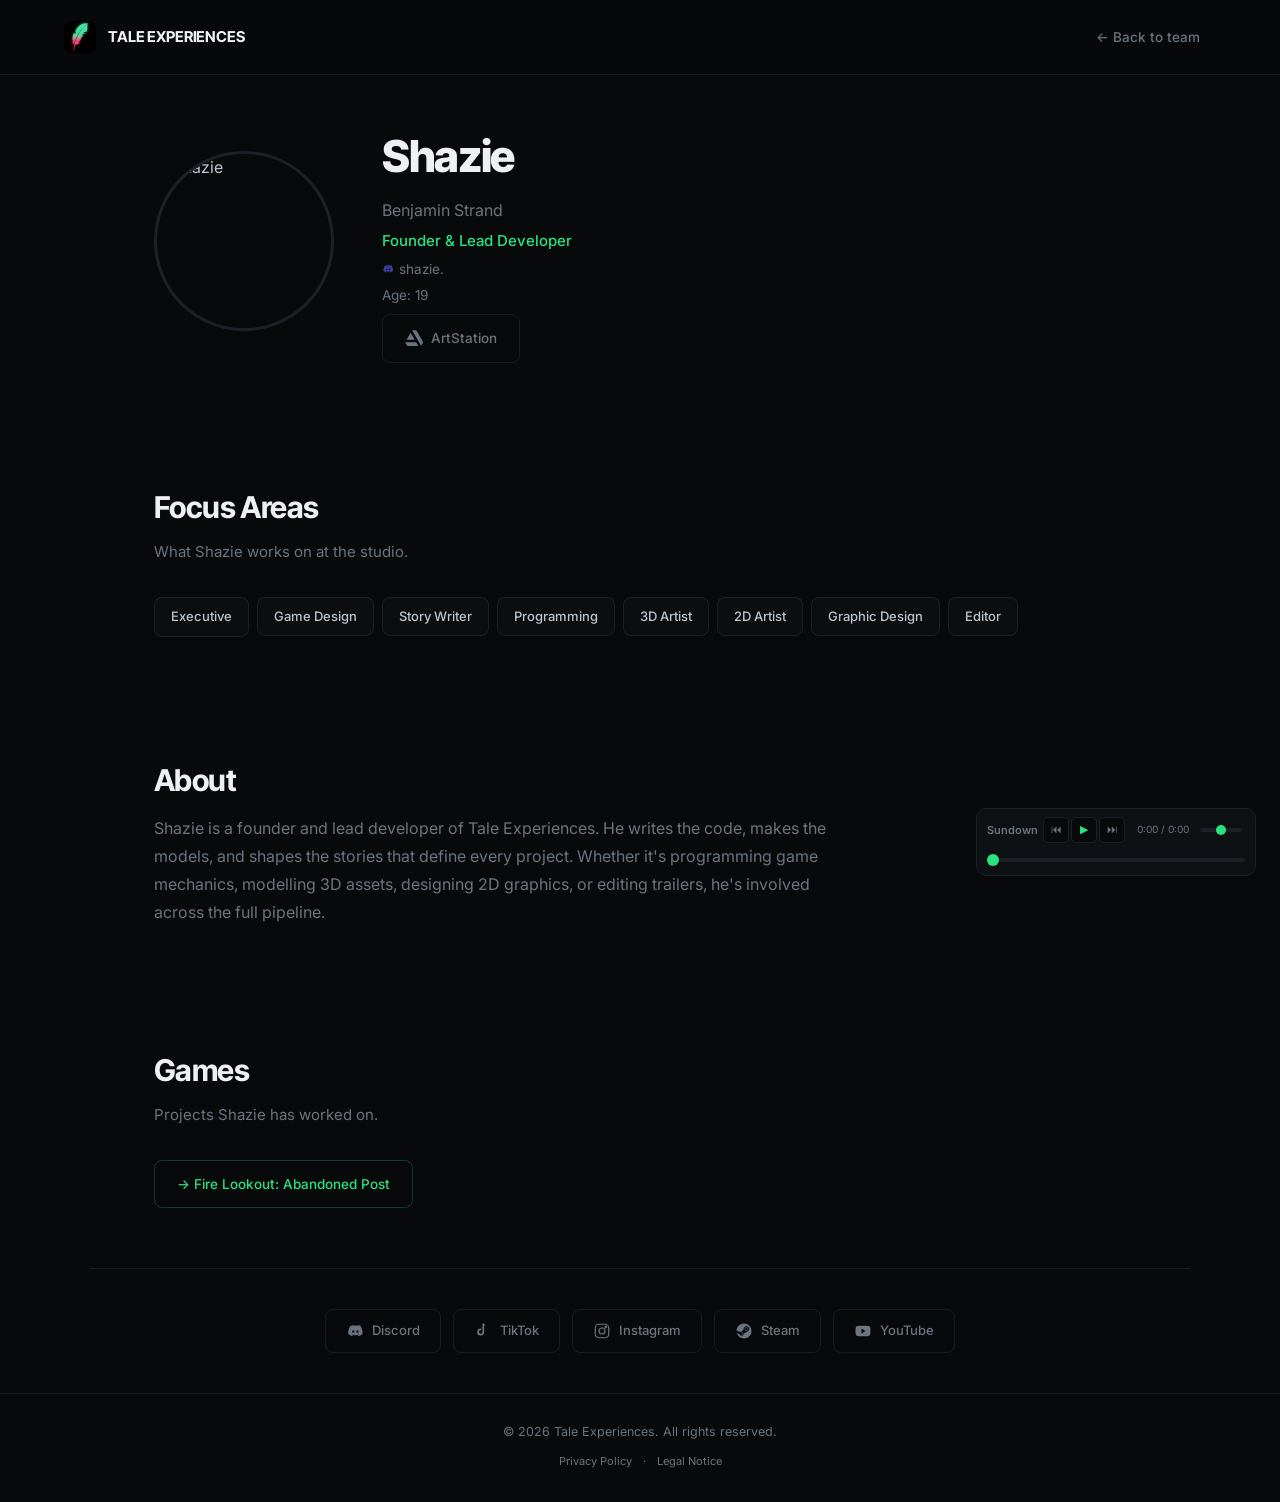
==== shazie/index.html @ 6b0e0b2e "Update" ====
<!DOCTYPE html>
<html lang="en">
<head>
<meta charset="UTF-8" />
<meta name="viewport" content="width=device-width, initial-scale=1.0"/>
<title>Shazie | Tale Experiences</title>
<meta name="description" content="Shazie (Benjamin Strand) - Founder & Lead Developer at Tale Experiences." />
<link rel="icon" type="image/png" href="/Tale%20Experiences%20Mini%20(3).png">
<meta property="og:site_name" content="Tale Experiences">
<meta name="twitter:card" content="summary_large_image">
<meta property="og:title" content="Shazie (Benjamin Strand) | Tale Experiences">
<meta property="og:description" content="Shazie (Benjamin Strand) - Founder & Lead Developer at Tale Experiences.">
<meta property="og:image" content="https://cdn.discordapp.com/avatars/603580332947669025/74ad9ce4232b0df767233a25d0059bfa.png?size=512">
<meta property="og:url" content="https://taleexperiences.com/shazie/">
<meta name="twitter:title" content="Shazie (Benjamin Strand) | Tale Experiences">
<meta name="twitter:description" content="Shazie (Benjamin Strand) - Founder & Lead Developer at Tale Experiences.">
<meta name="twitter:image" content="https://cdn.discordapp.com/avatars/603580332947669025/74ad9ce4232b0df767233a25d0059bfa.png?size=512">
<link rel="preconnect" href="https://fonts.googleapis.com">
<link rel="preconnect" href="https://fonts.gstatic.com" crossorigin>
<link href="https://fonts.googleapis.com/css2?family=Inter:wght@400;500;600;700;800&family=Inter+Tight:wght@500;600;700;800&display=swap" rel="stylesheet">
<link rel="stylesheet" href="/style.css">

</head>
<body>

<nav>
  <a class="nav-brand" href="/">
    <img src="/Tale%20Experiences%20Mini%20(3).png" alt="Tale Experiences">
    <span>TALE EXPERIENCES</span>
  </a>
  <a class="nav-back" href="/">&larr; Back to team</a>
</nav>

<div id="app-content">
<style>
  .profile-hero{
    padding:120px 5vw 60px;
    max-width:1100px;
    margin:0 auto;
    display:flex;
    gap:48px;
    align-items:center;
  }
  @media (max-width:640px){
    .profile-hero{flex-direction:column; text-align:center;}
    .profile-info .discord{justify-content:center;}
  }
  .profile-avatar{
    width:180px; height:180px;
    border-radius:50%;
    border:3px solid var(--panel-edge);
    object-fit:cover;
    flex-shrink:0;
  }
  .profile-info h1{
    font-family:'Inter Tight', sans-serif;
    font-size:clamp(32px,4vw,44px);
    font-weight:800;
    letter-spacing:-0.03em;
    color:var(--ink);
  }
  .profile-info .realname{
    font-size:16px;
    color:var(--steel-dim);
    margin-top:4px;
  }
  .profile-info .role{
    font-size:15px;
    color:var(--green);
    font-weight:500;
    margin-top:6px;
  }
  .profile-info .discord{
    font-size:13.5px;
    color:var(--steel-dim);
    margin-top:4px;
    display:flex; align-items:center; gap:5px;
  }
  .profile-info .discord::before{
    content:'';
    width:12px;height:12px;
    background:url("data:image/svg+xml,%3Csvg viewBox='0 0 24 24' fill='%235865F2' xmlns='http://www.w3.org/2000/svg'%3E%3Cpath d='M20.3 5.3A18 18 0 0 0 15.8 4l-.3.6a13 13 0 0 1 3.9 1.6 14.7 14.7 0 0 0-12.8 0 13 13 0 0 1 4-1.6L10.2 4a18 18 0 0 0-4.5 1.4C3.4 9 2.7 12.6 3 16.1A18.4 18.4 0 0 0 8.4 19l.7-1.2a11.6 11.6 0 0 1-1.8-.9c.2-.1.3-.2.5-.3a13 13 0 0 0 9.4 0l.5.3c-.6.4-1.2.6-1.8.9l.7 1.2a18.4 18.4 0 0 0 5.4-2.9c.4-4.3-.7-7.8-2.7-10.8zM9.7 14.3c-.8 0-1.5-.8-1.5-1.7s.7-1.7 1.5-1.7 1.5.8 1.5 1.7-.6 1.7-1.5 1.7zm5.6 0c-.8 0-1.5-.8-1.5-1.7s.7-1.7 1.5-1.7 1.5.8 1.5 1.7-.6 1.7-1.5 1.7z'/%3E%3C/svg%3E") center/contain no-repeat;
    display:inline-block;
    opacity:0.6;
  }
  .profile-info .age{
    font-size:13.5px;
    color:var(--steel-dim);
    margin-top:4px;
  }

  section{
    padding:60px 5vw;
    max-width:1100px;
    margin:0 auto;
    width:100%;
  }
  .section-title{
    font-family:'Inter Tight', sans-serif;
    font-size:clamp(22px,2.5vw,30px);
    font-weight:700;
    letter-spacing:-0.02em;
    color:var(--ink);
    margin-bottom:8px;
  }
  .section-sub{
    font-size:15px;
    color:var(--steel-dim);
    margin-bottom:32px;
  }

  .focus-grid{
    display:flex;
    flex-wrap:wrap;
    gap:8px;
  }
  .focus-grid span{
    font-size:13px;
    font-weight:500;
    padding:8px 16px;
    border-radius:8px;
    border:1px solid var(--line);
    color:var(--steel);
    background:rgba(255,255,255,0.02);
    transition:all .2s;
  }
  .focus-grid span:hover{
    border-color:var(--green-dim);
    color:var(--green);
    background:var(--green-glow);
  }

  .links-grid{
    display:flex;
    flex-wrap:wrap;
    gap:12px;
    margin-top:8px;
  }
  .link-btn{
    display:inline-flex;
    align-items:center;
    gap:8px;
    padding:12px 22px;
    border-radius:8px;
    border:1px solid var(--line);
    text-decoration:none;
    font-size:13.5px;
    font-weight:500;
    color:var(--steel-dim);
    transition:all .25s;
  }
  .link-btn:hover{
    color:var(--green);
    border-color:var(--green-dim);
    background:rgba(43,227,126,0.04);
    transform:translateY(-2px);
  }
  .link-btn svg{width:18px; height:18px; flex-shrink:0;}

  .bio-text{
    font-size:16px;
    color:var(--steel-dim);
    line-height:1.75;
    max-width:700px;
  }
  .bio-text strong{color:var(--ink); font-weight:500;}

  .back-link{
    display:inline-flex;
    align-items:center;
    gap:6px;
    color:var(--green);
    text-decoration:none;
    font-size:14px;
    font-weight:500;
    padding:10px 0;
    transition:all .2s;
  }
  .back-link:hover{opacity:.7;}
</style>
<div class="profile-hero">
  <img class="profile-avatar fade-in" src="https://cdn.discordapp.com/avatars/603580332947669025/74ad9ce4232b0df767233a25d0059bfa.png?size=512" alt="Shazie">
  <div class="profile-info fade-in fade-in-d1">
    <h1>Shazie</h1>
    <div class="realname">Benjamin Strand</div>
    <div class="role">Founder & Lead Developer</div>
    <div class="discord">shazie.</div>
    <div class="age">Age: <span id="ageDisplay"></span></div>
    <div class="links-grid">
      <a class="link-btn" href="https://www.artstation.com/shazie" target="_blank" rel="noopener">
        <svg viewBox="0 0 512 512" fill="currentColor"><path d="M2 377.4l43 74.3A51.35 51.35 0 0 0 90.9 480h285.4l-59.2-102.6zM501.8 350L335.6 59.3A51.38 51.38 0 0 0 290.2 32h-88.4l257.3 447.6 40.7-70.5c1.9-3.2 21-29.7 2-59.1zM275 304.5l-115.5-200L44 304.5z"/></svg>
        ArtStation
      </a>
    </div>
  </div>
</div>

<section>
  <h2 class="section-title fade-in">Focus Areas</h2>
  <p class="section-sub fade-in fade-in-d1">What Shazie works on at the studio.</p>
  <div class="focus-grid fade-in fade-in-d2">
    <span>Executive</span>
    <span>Game Design</span>
    <span>Story Writer</span>
    <span>Programming</span>
    <span>3D Artist</span>
    <span>2D Artist</span>
    <span>Graphic Design</span>
    <span>Editor</span>
  </div>
</section>

<section>
  <h2 class="section-title fade-in">About</h2>
  <div class="bio-text fade-in fade-in-d1">
    <p>Shazie is a founder and lead developer of Tale Experiences. He writes the code, makes the models, and shapes the stories that define every project. Whether it's programming game mechanics, modelling 3D assets, designing 2D graphics, or editing trailers, he's involved across the full pipeline.</p>
  </div>
</section>

<section>
  <h2 class="section-title fade-in">Games</h2>
  <p class="section-sub fade-in fade-in-d1">Projects Shazie has worked on.</p>
  <div style="display:flex; flex-wrap:wrap; gap:12px;" class="fade-in fade-in-d2">
    <a class="link-btn" href="/fire-lookout/" style="color:var(--green); border-color:rgba(43,227,126,0.25);">
      &rarr; Fire Lookout: Abandoned Post
    </a>
  </div>
</section>
</div>

<div class="socials-bar">
  <a href="https://discord.gg/wjqpRnrNYR" target="_blank" rel="noopener">
    <svg viewBox="0 0 24 24" fill="currentColor"><path d="M20.3 5.3A18 18 0 0 0 15.8 4l-.3.6a13 13 0 0 1 3.9 1.6 14.7 14.7 0 0 0-12.8 0 13 13 0 0 1 4-1.6L10.2 4a18 18 0 0 0-4.5 1.4C3.4 9 2.7 12.6 3 16.1A18.4 18.4 0 0 0 8.4 19l.7-1.2a11.6 11.6 0 0 1-1.8-.9c.2-.1.3-.2.5-.3a13 13 0 0 0 9.4 0l.5.3c-.6.4-1.2.6-1.8.9l.7 1.2a18.4 18.4 0 0 0 5.4-2.9c.4-4.3-.7-7.8-2.7-10.8zM9.7 14.3c-.8 0-1.5-.8-1.5-1.7s.7-1.7 1.5-1.7 1.5.8 1.5 1.7-.6 1.7-1.5 1.7zm5.6 0c-.8 0-1.5-.8-1.5-1.7s.7-1.7 1.5-1.7 1.5.8 1.5 1.7-.6 1.7-1.5 1.7z"/></svg>
    Discord
  </a>
  <a href="https://www.tiktok.com/@taleexperiences" target="_blank" rel="noopener">
    <svg viewBox="0 0 24 24" fill="currentColor"><path d="M16.6 5.8a4.3 4.3 0 0 1-3.1-1.4v8.9a4.6 4.6 0 1 1-3.9-4.5v2.3a2.3 2.3 0 1 0 1.6 2.2V2h2.3a4.3 4.3 0 0 0 3.1 3.6z"/></svg>
    TikTok
  </a>
  <a href="https://www.instagram.com/tale_experiences" target="_blank" rel="noopener">
    <svg viewBox="0 0 24 24" fill="none" stroke="currentColor" stroke-width="1.6"><rect x="3" y="3" width="18" height="18" rx="5"/><circle cx="12" cy="12" r="4"/><circle cx="17.2" cy="6.8" r="1"/></svg>
    Instagram
  </a>
  <a href="https://store.steampowered.com/app/4680960" target="_blank" rel="noopener">
    <svg viewBox="0 0 24 24" fill="currentColor" xmlns="http://www.w3.org/2000/svg"><path d="M12.0052 2C6.75435 2 2.44852 6.05 2.04102 11.1975L7.40102 13.4125C7.85518 13.1033 8.40352 12.9208 8.99435 12.9208C9.04685 12.9208 9.09852 12.9242 9.15102 12.9258L11.5352 9.47417V9.425C11.5352 7.34583 13.2252 5.655 15.3052 5.655C17.3835 5.655 19.0752 7.3475 19.0752 9.4275C19.0752 11.5075 17.3835 13.1983 15.3052 13.1983H15.2177L11.821 15.6242C11.821 15.6675 11.8243 15.7117 11.8243 15.7567C11.8243 17.3192 10.5618 18.5867 8.99935 18.5867C7.63685 18.5867 6.48602 17.6092 6.22352 16.3142L2.38602 14.725C3.57435 18.9225 7.42768 22 12.0052 22C17.5277 22 22.0043 17.5225 22.0043 12C22.0043 6.4775 17.5268 2 12.0052 2ZM7.07852 16.6667C7.29685 17.1192 7.67352 17.4992 8.17352 17.7083C9.25435 18.1575 10.501 17.645 10.9502 16.5625C11.1693 16.0375 11.1702 15.4633 10.9543 14.9383C10.7385 14.4133 10.3293 14.0042 9.80685 13.7858C9.28685 13.5692 8.73185 13.5783 8.24185 13.7608L9.51102 14.2858C10.3077 14.6192 10.6852 15.5358 10.3518 16.3317C10.021 17.1292 9.10435 17.5067 8.30685 17.175L7.07852 16.6667ZM17.8185 9.4225C17.8185 8.0375 16.691 6.91 15.306 6.91C13.9185 6.91 12.7935 8.0375 12.7935 9.4225C12.7935 10.81 13.9185 11.935 15.306 11.935C16.6918 11.935 17.8185 10.81 17.8185 9.4225ZM15.3118 7.53C16.3527 7.53 17.2002 8.375 17.2002 9.41833C17.2002 10.4608 16.3527 11.3058 15.3118 11.3058C14.2677 11.3058 13.4243 10.4608 13.4243 9.41833C13.4243 8.375 14.2685 7.53 15.3118 7.53Z"/></svg>
    Steam
  </a>
  <a href="https://www.youtube.com/@TaleExperiences" target="_blank" rel="noopener">
    <svg viewBox="0 0 24 24" fill="currentColor"><path d="M21.6 7.2a2.6 2.6 0 0 0-1.8-1.8C18.3 5 12 5 12 5s-6.3 0-7.8.4a2.6 2.6 0 0 0-1.8 1.8C2 8.7 2 12 2 12s0 3.3.4 4.8a2.6 2.6 0 0 0 1.8 1.8c1.5.4 7.8.4 7.8.4s6.3 0 7.8-.4a2.6 2.6 0 0 0 1.8-1.8C22 15.3 22 12 22 12s0-3.3-.4-4.8z"/><path d="M10 15.5V8.5l5.2 3.5z" fill="#07090b"/></svg>
    YouTube
  </a>
</div>

<footer>
  <div>&copy; 2026 Tale Experiences. All rights reserved.</div>
  <div style="margin-top:10px; font-size:11px;">
    <a href="/privacy/" style="color:var(--steel-dim);">Privacy Policy</a>
    <span style="margin:0 8px; color:var(--steel-dim);">&middot;</span>
    <a href="/legal/" style="color:var(--steel-dim);">Legal Notice</a>
  </div>
</footer>

<script>
  (function() {
    const dob = new Date(2007, 7, 18);
    const now = new Date();
    let age = now.getFullYear() - dob.getFullYear();
    const monthDay = new Date(now.getFullYear(), dob.getMonth(), dob.getDate());
    if (now < monthDay) age--;
    document.getElementById('ageDisplay').textContent = age;
  })();
</script>

<script src="/script.js"></script>
</body>
</html>
---- style.css ----
:root{
  --bg:#07090b;
  --panel:#0e1114;
  --panel-edge:#1c2127;
  --steel:#bcc6d0;
  --steel-dim:#6a7580;
  --ink:#edf0f4;
  --green:#2be37e;
  --green-dim:#1dbd67;
  --green-glow:rgba(43,227,126,0.15);
  --alert:#ff4d6d;
  --alert-dim:#e03050;
  --alert-glow:rgba(255,77,109,0.12);
  --line:rgba(188,198,208,0.1);
}
*{box-sizing:border-box; margin:0; padding:0;}
html{scroll-behavior:smooth;}
body{
  background:var(--bg);
  color:var(--steel);
  font-family:'Inter', -apple-system, sans-serif;
  font-weight:400;
  line-height:1.65;
  -webkit-font-smoothing:antialiased;
}
::selection{background:var(--green); color:#04130b;}
a{color:inherit; text-decoration:none;}

nav{
  position:fixed; top:0; left:0; right:0; z-index:50;
  display:flex; justify-content:space-between; align-items:center;
  padding:18px 5vw;
  background:rgba(7,9,11,0.88);
  backdrop-filter:blur(10px);
  border-bottom:1px solid var(--line);
}
.nav-brand{
  display:flex; align-items:center; gap:12px;
  text-decoration:none;
}
.nav-brand img{
  height:32px; width:32px;
  border-radius:8px;
  object-fit:cover;
  display:block;
}
.nav-brand span{
  font-family:'Inter Tight', sans-serif;
  font-weight:700;
  font-size:15px;
  letter-spacing:-0.01em;
  color:var(--ink);
}
.nav-back{
  display:flex; align-items:center; gap:6px;
  text-decoration:none;
  color:var(--steel-dim);
  font-size:13.5px;
  font-weight:500;
  padding:8px 16px;
  border-radius:6px;
  transition:all .2s;
}
.nav-back:hover{color:var(--green); background:rgba(43,227,126,0.08);}

.socials-bar{
  display:flex;
  flex-wrap:wrap;
  justify-content:center;
  gap:12px;
  padding:40px 5vw;
  border-top:1px solid var(--line);
  max-width:1100px;
  margin:0 auto;
  width:100%;
}
.socials-bar a{
  display:flex;
  align-items:center;
  gap:8px;
  padding:10px 20px;
  border-radius:8px;
  border:1px solid var(--line);
  text-decoration:none;
  font-size:13px;
  font-weight:500;
  color:var(--steel-dim);
  transition:all .25s;
}
.socials-bar a:hover{
  color:var(--green);
  border-color:var(--green-dim);
  background:rgba(43,227,126,0.04);
  transform:translateY(-2px);
}
.socials-bar svg{width:18px; height:18px; flex-shrink:0;}

footer{
  padding:28px 5vw 32px;
  text-align:center;
  border-top:1px solid var(--line);
  font-size:12.5px;
  color:var(--steel-dim);
}

.fade-in{
  opacity:0; transform:translateY(16px);
  animation:riseIn .7s ease forwards;
}
@keyframes riseIn{to{opacity:1; transform:translateY(0);}}
.fade-in-d1{animation-delay:.1s;}
.fade-in-d2{animation-delay:.2s;}
.fade-in-d3{animation-delay:.3s;}
.fade-in-d4{animation-delay:.4s;}

.tab-content{display:none;}
.tab-content.active{display:block;}

@media (max-width:640px){
  .nav-brand span{display:none;}
  .socials-bar a{padding:12px 16px; min-height:44px;}
}
@media (prefers-reduced-motion:reduce){
  .fade-in{animation:none; opacity:1; transform:none;}
}

/* ===== MUSIC PLAYER ===== */
#te-player{
  position:fixed; bottom:24px; right:24px; z-index:999;
  width:280px;
  background:var(--panel);
  border:1px solid var(--panel-edge);
  border-radius:10px;
  padding:8px 10px 6px;
  user-select:none;
  transition:border-color .25s;
}
#te-player:hover{border-color:var(--green);}
#te-player .te-row{display:flex;align-items:center;gap:5px;}
#te-player .te-label{
  font-size:11px;font-weight:600;color:var(--steel-dim);
  white-space:nowrap;flex-shrink:0;min-width:50px;
}
#te-player .te-ctrls{display:flex;gap:2px;flex-shrink:0;}
#te-player .te-ctrls button{
  width:26px;height:26px;border-radius:5px;
  background:var(--bg);border:1px solid var(--panel-edge);
  color:var(--steel-dim);cursor:pointer;
  font-size:11px;display:flex;align-items:center;justify-content:center;
  transition:all .2s;padding:0;line-height:1;
}
#te-player .te-ctrls button:hover{border-color:var(--green);color:var(--green);}
#te-player .te-ctrls .te-play{color:var(--green);}
#te-player .te-ctrls .te-play:hover{background:rgba(43,227,126,0.1);}
#te-player .te-time{
  font-size:10px;color:var(--steel-dim);font-variant-numeric:tabular-nums;
  white-space:nowrap;flex-shrink:0;min-width:65px;text-align:center;
}
#te-player .te-vol{
  -webkit-appearance:none;appearance:none;
  width:42px;height:4px;border-radius:2px;
  background:var(--panel-edge);outline:none;cursor:pointer;flex-shrink:0;
}
#te-player .te-vol::-webkit-slider-thumb{
  -webkit-appearance:none;appearance:none;
  width:10px;height:10px;border-radius:50%;
  background:var(--green);cursor:pointer;
}
#te-player .te-vol::-moz-range-thumb{
  width:10px;height:10px;border-radius:50%;
  background:var(--green);cursor:pointer;border:none;
}
#te-player .te-seek{
  -webkit-appearance:none;appearance:none;
  width:100%;height:4px;border-radius:2px;
  background:var(--panel-edge);outline:none;cursor:pointer;
  margin-top:6px;
}
#te-player .te-seek::-webkit-slider-runnable-track{height:4px;border-radius:2px;}
#te-player .te-seek::-webkit-slider-thumb{
  -webkit-appearance:none;appearance:none;
  width:12px;height:12px;border-radius:50%;
  background:var(--green);cursor:pointer;
  margin-top:-4px;
}
#te-player .te-seek::-moz-range-track{height:4px;border-radius:2px;background:var(--panel-edge);border:none;}
#te-player .te-seek::-moz-range-thumb{
  width:12px;height:12px;border-radius:50%;
  background:var(--green);cursor:pointer;border:none;
}
#te-player .te-seek::-moz-range-progress{height:4px;border-radius:2px;background:var(--green);}
@media (max-width:640px){
  #te-player{width:240px;bottom:16px;right:16px;padding:6px 8px 5px;}
  #te-player .te-vol{width:32px;}
}

  .nav-links{display:flex; gap:6px; font-size:13.5px; font-weight:500;}
  .nav-links button{
    background:transparent;
    border:none;
    color:var(--steel-dim);
    padding:8px 18px;
    cursor:pointer;
    font-family:'Inter', sans-serif;
    font-size:13.5px;
    font-weight:500;
    border-radius:6px;
    transition:all .2s;
    position:relative;
  }
  .nav-links button:hover{color:var(--steel); background:rgba(255,255,255,0.03);}
  .nav-links button.active{color:var(--green); background:rgba(43,227,126,0.08);}
  .nav-press{
    color:var(--steel-dim);
    text-decoration:none;
    font-size:13.5px;
    font-weight:500;
    padding:8px 18px;
    border-radius:6px;
    transition:all .2s;
    white-space:nowrap;
  }
  .nav-press:hover{color:var(--steel); background:rgba(255,255,255,0.03);}
  @media (max-width:768px){
    .nav-links{font-size:12.5px;}
    .nav-links button, .nav-press{padding:6px 10px; font-size:12px;}
    .hero-logo{max-width:70vw !important;}
  }
  @media (max-width:480px){
    .nav-links button, .nav-press{padding:6px 8px; font-size:11px;}
    .nav-links{gap:3px;}
  }

  main{
    flex:1;
    padding-top:80px;
  }
  .hero{
    min-height:calc(100vh - 80px);
    display:flex;
    align-items:center;
    justify-content:center;
    text-align:center;
    padding:60px 5vw 80px;
    position:relative;
    overflow:hidden;
  }
  .hero::before{
    content:'';
    position:absolute;
    top:-50%;
    left:-50%;
    width:200%;
    height:200%;
    background:radial-gradient(circle at 50% 50%, var(--green-glow) 0%, transparent 50%);
    opacity:0.4;
    pointer-events:none;
  }
  .hero-inner{
    position:relative;
    max-width:1120px;
  }
  .hero-logo{
    width:140px;
    height:140px;
    border-radius:24px;
    object-fit:cover;
    margin:0 auto 28px;
    display:block;
    box-shadow:0 0 60px var(--green-glow);
  }
  .hero h1{
    font-family:'Inter Tight', sans-serif;
    font-size:clamp(32px, 5vw, 56px);
    font-weight:800;
    letter-spacing:-0.03em;
    line-height:1.08;
    color:var(--ink);
  }
  .hero h1 span{color:var(--green);}
  .hero .slogan{
    font-family:'Inter Tight', sans-serif;
    font-size:clamp(18px, 2.2vw, 26px);
    font-weight:600;
    color:var(--green);
    margin-top:12px;
    letter-spacing:-0.01em;
  }
  .hero-actions{margin-top:32px;}
  .hero-actions .btn{font-size:14px; padding:14px 28px;}
  .hero p{
    margin-top:24px;
    font-size:16px;
    color:var(--steel-dim);
    max-width:560px;
    margin-left:auto;
    margin-right:auto;
    line-height:1.7;
  }

  section{
    padding:80px 5vw;
    max-width:1100px;
    margin:0 auto;
    width:100%;
  }
  .section-title{
    font-family:'Inter Tight', sans-serif;
    font-size:clamp(24px, 2.8vw, 34px);
    font-weight:700;
    letter-spacing:-0.02em;
    color:var(--ink);
    margin-bottom:8px;
  }
  .section-sub{
    font-size:15px;
    color:var(--steel-dim);
    margin-bottom:48px;
  }

  .game-card{
    display:grid;
    grid-template-columns:300px 1fr;
    gap:36px;
    background:var(--panel);
    border:1px solid var(--panel-edge);
    border-radius:16px;
    overflow:hidden;
    transition:border-color .3s, box-shadow .3s;
  }
  .game-card:hover{
    border-color:var(--green);
    box-shadow:0 0 40px var(--green-glow);
  }
  .game-card figure{
    margin:0;
    overflow:hidden;
    position:relative;
  }
  .game-card figure img{
    width:100%;
    height:100%;
    object-fit:cover;
    display:block;
    transition:transform .4s;
  }
  .game-card:hover figure img{transform:scale(1.04);}
  .game-card-body{padding:32px 32px 32px 0;}
  .game-card-body h3{
    font-family:'Inter Tight', sans-serif;
    font-size:22px;
    font-weight:700;
    color:var(--ink);
    letter-spacing:-0.02em;
  }
  .game-card-body .tagline{
    font-size:13.5px;
    color:var(--green);
    font-weight:500;
    margin-top:4px;
  }
  .game-card-body p{
    font-size:14.5px;
    color:var(--steel-dim);
    margin-top:16px;
    line-height:1.7;
  }
  .game-card-body .tags{
    display:flex;
    flex-wrap:wrap;
    gap:6px;
    margin-top:18px;
  }
  .game-card-body .tags span{
    font-size:11.5px;
    font-weight:500;
    padding:5px 12px;
    border-radius:5px;
    border:1px solid var(--line);
    color:var(--steel);
    background:rgba(255,255,255,0.02);
  }
  .game-card-body .tags .alert{
    color:var(--alert);
    border-color:rgba(255,77,109,0.25);
    background:rgba(255,77,109,0.06);
  }
  .game-card-body .actions{
    display:flex;
    gap:10px;
    margin-top:24px;
    flex-wrap:wrap;
  }

  .btn{
    display:inline-flex;
    align-items:center;
    gap:8px;
    padding:12px 22px;
    text-decoration:none;
    font-size:13.5px;
    font-weight:600;
    border-radius:8px;
    transition:all .25s;
    border:1px solid transparent;
    cursor:pointer;
    font-family:'Inter', sans-serif;
  }
  .btn-primary{
    background:var(--green);
    color:#04130b;
  }
  .btn-primary:hover{
    background:#53eca0;
    transform:translateY(-2px);
    box-shadow:0 8px 28px -6px rgba(43,227,126,0.5);
  }
  .btn-ghost{
    background:rgba(255,255,255,0.03);
    color:var(--ink);
    border-color:var(--line);
  }
  .btn-ghost:hover{
    border-color:var(--steel-dim);
    background:rgba(255,255,255,0.07);
    transform:translateY(-2px);
  }
  .btn-alert{
    background:var(--alert);
    color:#0b0205;
  }
  .btn-alert:hover{
    background:#ff708a;
    transform:translateY(-2px);
    box-shadow:0 8px 28px -6px rgba(255,77,109,0.5);
  }

  @media (max-width:800px){
    .game-card{grid-template-columns:1fr;}
    .game-card figure{max-height:240px;}
    .game-card-body{padding:24px;}
  }

  .dev-grid{
    display:grid;
    grid-template-columns:1fr 1fr;
    gap:24px;
  }
  @media (max-width:640px){.dev-grid{grid-template-columns:1fr;}}

  .dev-card{
    background:var(--panel);
    border:1px solid var(--panel-edge);
    border-radius:16px;
    padding:36px 32px;
    text-align:center;
    transition:border-color .3s, box-shadow .3s;
  }
  .dev-card:hover{
    border-color:var(--green);
    box-shadow:0 0 40px var(--green-glow);
  }
  .dev-avatar{
    width:100px;
    height:100px;
    border-radius:50%;
    margin:0 auto 18px;
    display:flex;
    align-items:center;
    justify-content:center;
    font-family:'Inter Tight', sans-serif;
    font-size:36px;
    font-weight:700;
    color:var(--ink);
    border:2px solid var(--panel-edge);
    transition:border-color .3s, box-shadow .3s, transform .3s;
    overflow:hidden;
  }
  .dev-card:hover .dev-avatar{
    border-color:var(--green);
    box-shadow:0 0 30px var(--green-glow);
  }
  .dev-card:hover{
    border-color:var(--green-dim);
    box-shadow:0 8px 30px -8px rgba(0,0,0,0.4);
    transform:translateY(-3px);
  }
  .dev-avatar img{
    width:100%;
    height:100%;
    object-fit:cover;
    display:block;
  }
  .dev-card h3{
    font-family:'Inter Tight', sans-serif;
    font-size:20px;
    font-weight:700;
    color:var(--ink);
    margin-bottom:2px;
  }
  .dev-discord{
    font-size:12px;
    color:var(--steel-dim);
    margin-top:8px;
    display:flex;
    align-items:center;
    justify-content:center;
    gap:5px;
  }
  .dev-discord::before{
    content:'';
    width:12px;height:12px;
    background:url("data:image/svg+xml,%3Csvg viewBox='0 0 24 24' fill='%235865F2' xmlns='http://www.w3.org/2000/svg'%3E%3Cpath d='M20.3 5.3A18 18 0 0 0 15.8 4l-.3.6a13 13 0 0 1 3.9 1.6 14.7 14.7 0 0 0-12.8 0 13 13 0 0 1 4-1.6L10.2 4a18 18 0 0 0-4.5 1.4C3.4 9 2.7 12.6 3 16.1A18.4 18.4 0 0 0 8.4 19l.7-1.2a11.6 11.6 0 0 1-1.8-.9c.2-.1.3-.2.5-.3a13 13 0 0 0 9.4 0l.5.3c-.6.4-1.2.6-1.8.9l.7 1.2a18.4 18.4 0 0 0 5.4-2.9c.4-4.3-.7-7.8-2.7-10.8zM9.7 14.3c-.8 0-1.5-.8-1.5-1.7s.7-1.7 1.5-1.7 1.5.8 1.5 1.7-.6 1.7-1.5 1.7zm5.6 0c-.8 0-1.5-.8-1.5-1.7s.7-1.7 1.5-1.7 1.5.8 1.5 1.7-.6 1.7-1.5 1.7z'/%3E%3C/svg%3E") center/contain no-repeat;
    display:inline-block;
    opacity:0.6;
  }
  .dev-realname{
    font-size:12.5px;
    color:var(--steel-dim);
    margin-bottom:6px;
    position:relative;
    display:inline-block;
    cursor:default;
  }
  .dev-realname::before{
    content:attr(data-label);
    position:absolute;
    bottom:100%;
    left:50%;
    transform:translateX(-50%) translateY(4px);
    font-size:10px;
    font-weight:600;
    color:var(--green);
    letter-spacing:.06em;
    text-transform:uppercase;
    white-space:nowrap;
    opacity:0;
    transition:all .2s ease;
    pointer-events:none;
    background:var(--panel);
    padding:3px 8px;
    border-radius:4px;
    border:1px solid var(--panel-edge);
  }
  .dev-realname:hover::before{
    opacity:1;
    transform:translateX(-50%) translateY(-2px);
  }
  .dev-card .role{
    font-size:13px;
    color:var(--green);
    font-weight:500;
    margin-top:4px;
  }
  .dev-card .bio{
    font-size:14px;
    color:var(--steel-dim);
    margin-top:14px;
    line-height:1.6;
  }
  .dev-invite{
    margin-top:48px;
    border-top:1px solid var(--line);
    padding-top:48px;
    text-align:center;
  }
  .dev-invite-content{
    max-width:520px;
    margin:0 auto;
    padding:36px 28px;
    border:1px solid var(--panel-edge);
    border-radius:14px;
    background:var(--panel);
  }
  .dev-invite-logo{
    width:48px; height:48px;
    border-radius:12px;
    margin-bottom:14px;
    display:block;
    margin-left:auto;
    margin-right:auto;
  }
  .dev-invite-content h3{
    font-family:'Inter Tight', sans-serif;
    font-size:20px;
    font-weight:700;
    color:var(--ink);
    margin-bottom:10px;
  }
  .dev-invite-content p{
    font-size:14px;
    color:var(--steel-dim);
    margin-bottom:22px;
    line-height:1.65;
  }
  .dev-invite-content .btn{
    font-size:14px;
    padding:13px 28px;
    display:inline-flex;
    align-items:center;
    gap:8px;
  }
  .dev-invite-content .btn svg{
    width:18px;
    height:18px;
  }
  .reddit-grid{
    display:flex;
    flex-direction:column;
    gap:10px;
  }
  .reddit-card{
    display:flex;
    gap:16px;
    padding:16px 20px;
    background:var(--panel);
    border:1px solid var(--panel-edge);
    border-radius:12px;
    text-decoration:none;
    color:inherit;
    align-items:center;
    transition:all .2s;
  }
  .reddit-card:hover{
    border-color:var(--green);
    transform:translateY(-1px);
  }
  .reddit-thumb{
    flex-shrink:0;
    width:64px;
    height:64px;
    border-radius:8px;
    overflow:hidden;
    background:var(--panel-edge);
  }
  .reddit-thumb img{
    width:100%;
    height:100%;
    object-fit:cover;
    display:block;
  }
  .reddit-info{
    flex:1;
    min-width:0;
  }
  .reddit-title{
    font-size:14px;
    font-weight:600;
    color:var(--ink);
    line-height:1.4;
    display:-webkit-box;
    -webkit-line-clamp:2;
    -webkit-box-orient:vertical;
    overflow:hidden;
  }
  .reddit-meta{
    font-size:12px;
    color:var(--steel-dim);
    margin-top:4px;
  }
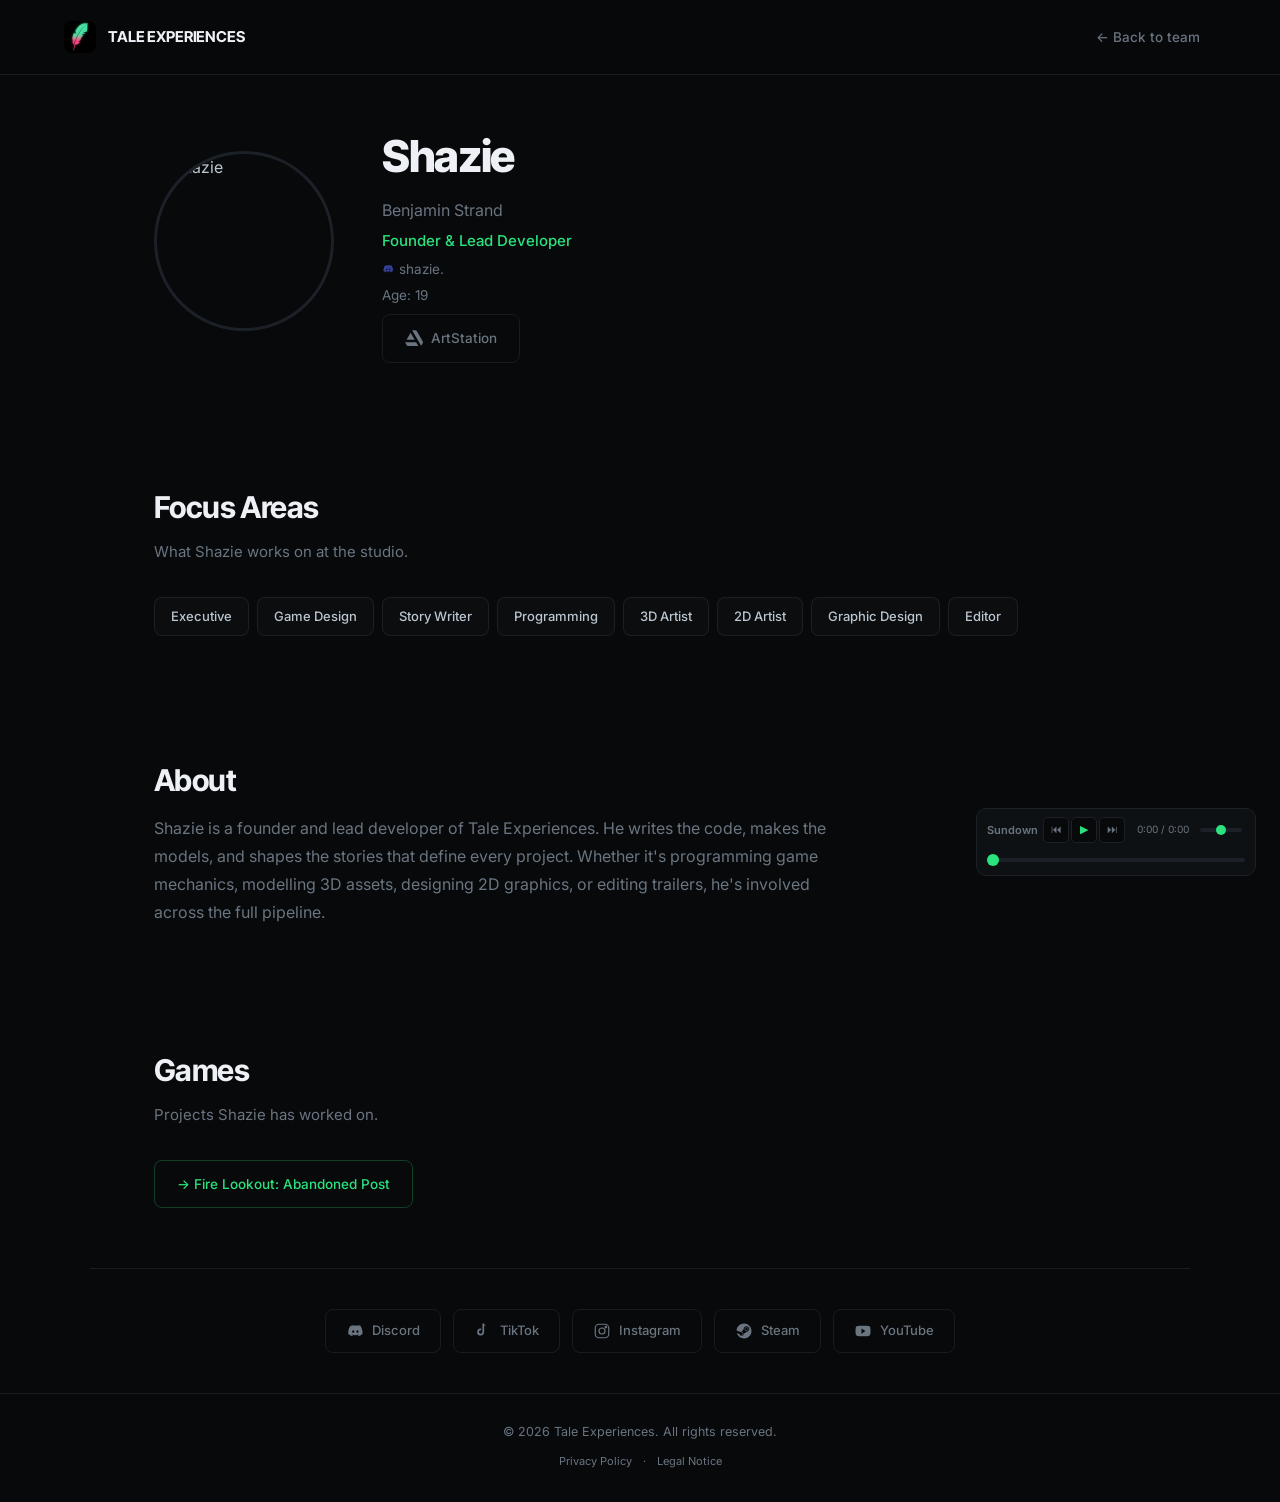
==== commit 73543206: "Update" ====
--- a/shazie/index.html
+++ b/shazie/index.html
@@ -28,7 +28,7 @@
     <img src="/Tale%20Experiences%20Mini%20(3).png" alt="Tale Experiences">
     <span>TALE EXPERIENCES</span>
   </a>
-  <a class="nav-back" href="/">&larr; Back to team</a>
+  <a class="nav-back" href="/#developers">&larr; Back to team</a>
 </nav>
 
 <div id="app-content">
